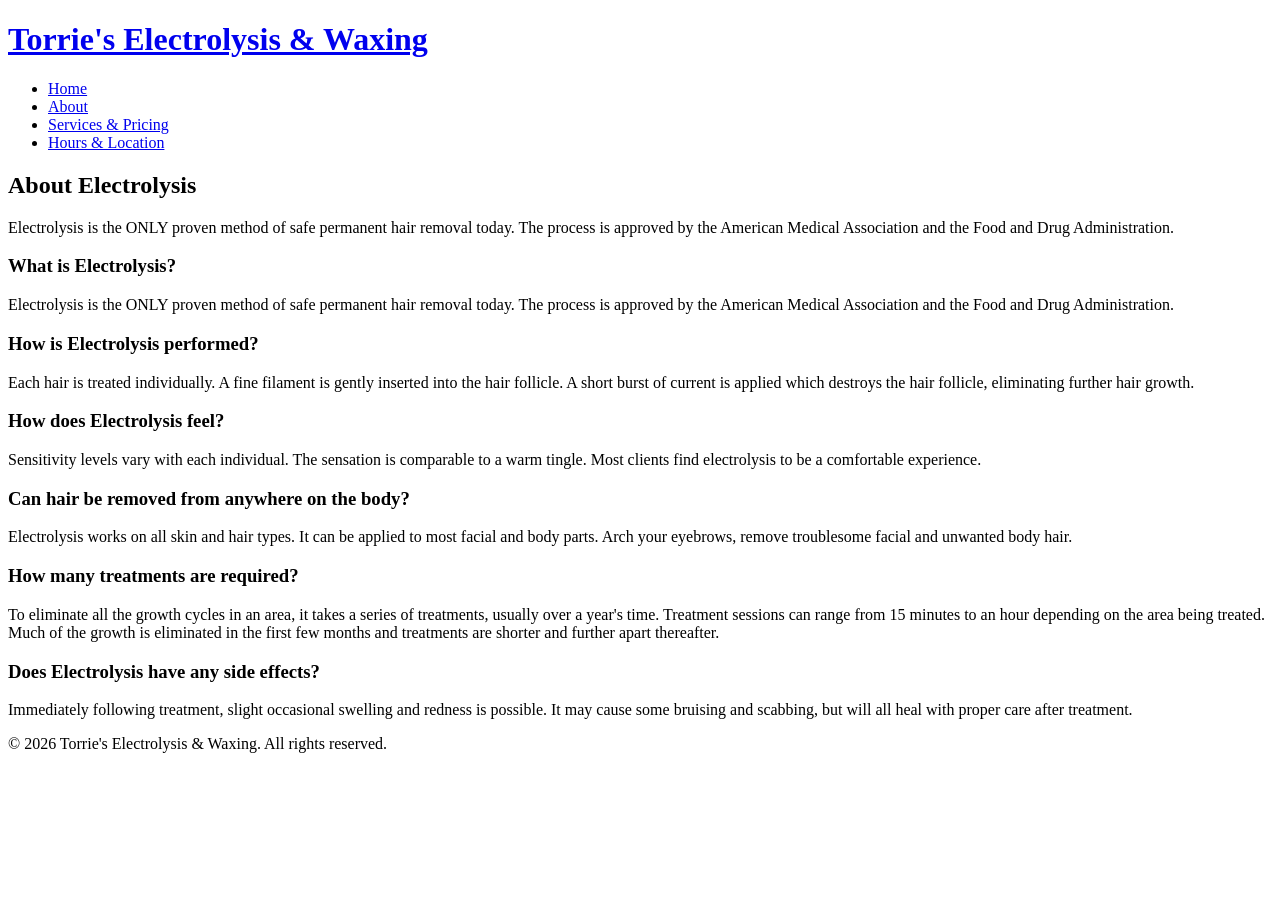
==== about/index.html @ 01ed82c7 "Updates to structure to prevent .html extension while hosting with pages" ====
<!DOCTYPE html>
<html lang="en">
<head>
    <meta charset="UTF-8">
    <meta name="viewport" content="width=device-width, initial-scale=1.0">
    <title>About - Torrie's Electrolysis & Waxing</title>
    <link rel="stylesheet" href="style.css">
</head>
<body>
    <header>
        <div class="container">
            <div class="brand">
                <a class="header-link" href="../"><h1>Torrie's Electrolysis & Waxing</h1></a>
            </div>
            <nav class="main-nav">
                <ul>
                    <li><a href="../">Home</a></li>
                    <li><a href="./">About</a></li>
                    <li><a href="../services/">Services & Pricing</a></li>
                    <li><a href="../contact/">Hours &amp; Location</a></li>
                </ul>
            </nav>
        </div>
    </header>

    <main>
        <section class="about-hero">
            <div class="hero-copy">
                <h2>About Electrolysis</h2>
                <p>Electrolysis is the ONLY proven method of safe permanent hair removal today. The process is approved by the American Medical Association and the Food and Drug Administration.</p>
            </div>
        </section>

        <div class="container">
            <section class="about-content">
                <article>
                    <h3>What is Electrolysis?</h3>
                    <p>Electrolysis is the ONLY proven method of safe permanent hair removal today. The process is approved by the American Medical Association and the Food and Drug Administration.</p>
                </article>
                <article>
                    <h3>How is Electrolysis performed?</h3>
                    <p>Each hair is treated individually. A fine filament is gently inserted into the hair follicle. A short burst of current is applied which destroys the hair follicle, eliminating further hair growth.</p>
                </article>
                <article>
                    <h3>How does Electrolysis feel?</h3>
                    <p>Sensitivity levels vary with each individual. The sensation is comparable to a warm tingle. Most clients find electrolysis to be a comfortable experience.</p>
                </article>
                <article>
                    <h3>Can hair be removed from anywhere on the body?</h3>
                    <p>Electrolysis works on all skin and hair types. It can be applied to most facial and body parts. Arch your eyebrows, remove troublesome facial and unwanted body hair.</p>
                </article>
                <article>
                    <h3>How many treatments are required?</h3>
                    <p>To eliminate all the growth cycles in an area, it takes a series of treatments, usually over a year's time. Treatment sessions can range from 15 minutes to an hour depending on the area being treated. Much of the growth is eliminated in the first few months and treatments are shorter and further apart thereafter.</p>
                </article>
                <article>
                    <h3>Does Electrolysis have any side effects?</h3>
                    <p>Immediately following treatment, slight occasional swelling and redness is possible. It may cause some bruising and scabbing, but will all heal with proper care after treatment.</p>
                </article>
            </section>
        </div>
    </main>

    <footer>
        <div class="container">
            <p>&copy; 2026 Torrie's Electrolysis & Waxing. All rights reserved.</p>
        </div>
    </footer>
</body>
</html>
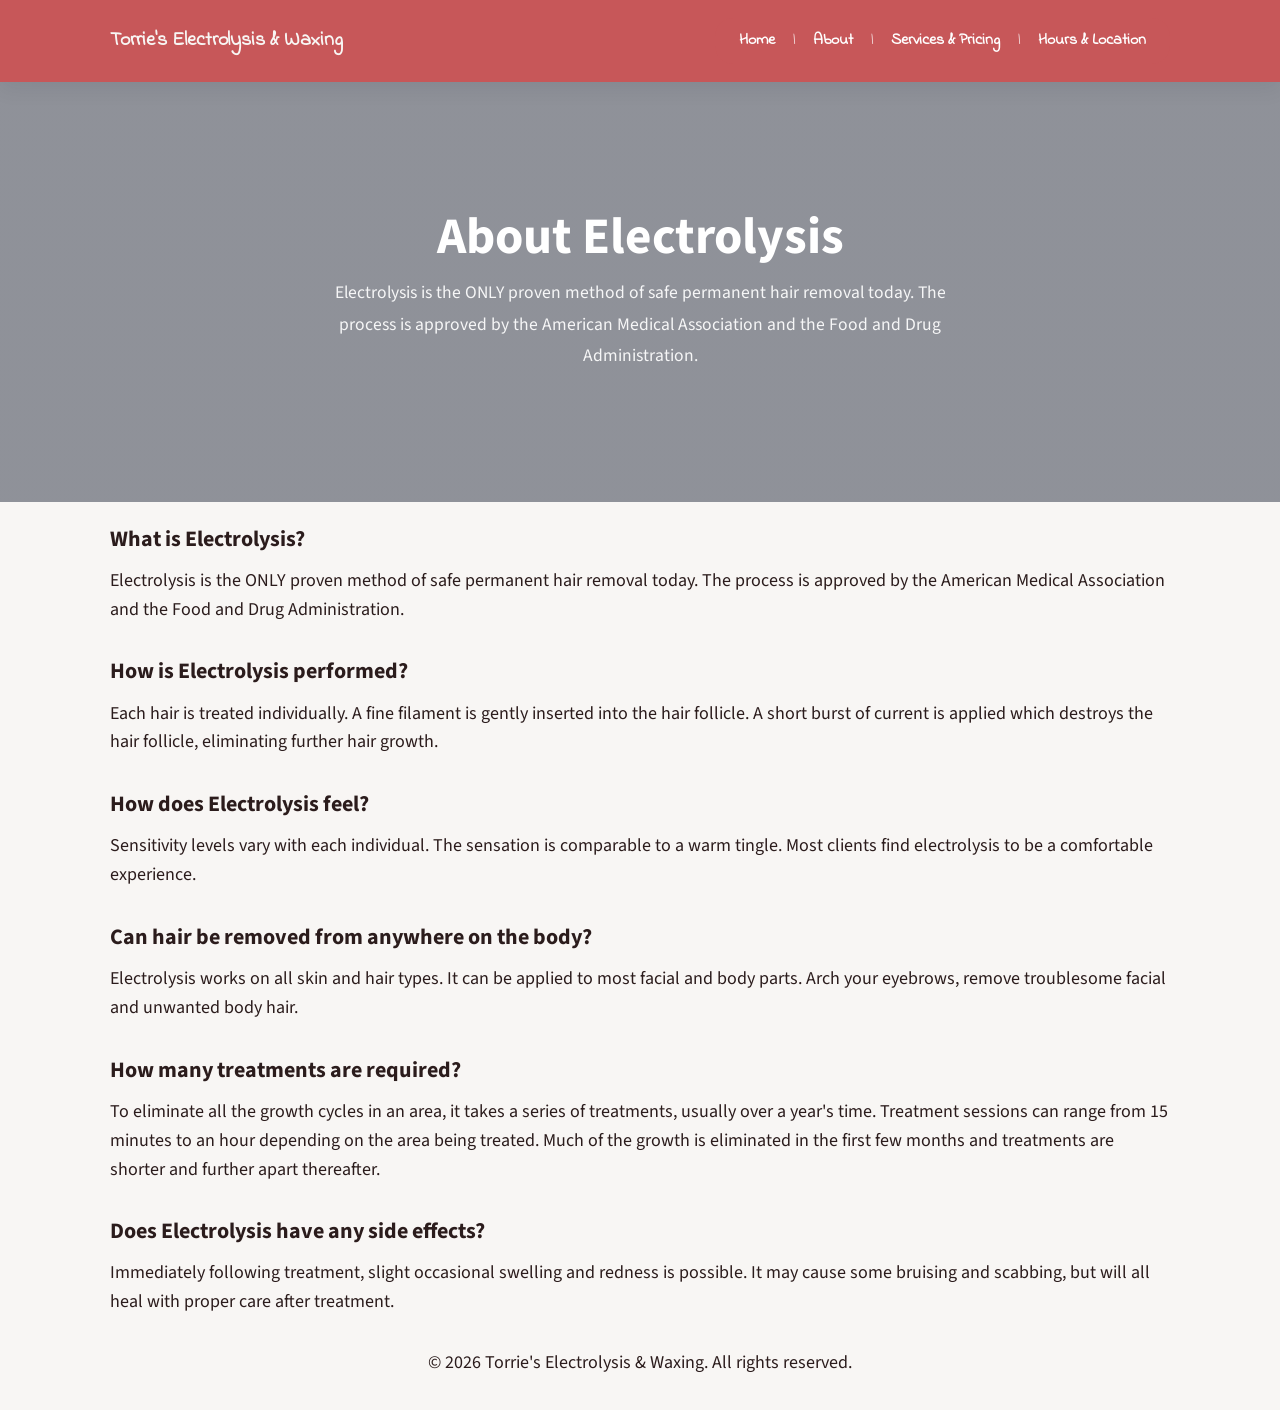
==== commit d5767916: "Updated CSS ref" ====
--- a/about/index.html
+++ b/about/index.html
@@ -4,7 +4,7 @@
     <meta charset="UTF-8">
     <meta name="viewport" content="width=device-width, initial-scale=1.0">
     <title>About - Torrie's Electrolysis & Waxing</title>
-    <link rel="stylesheet" href="style.css">
+    <link rel="stylesheet" href="../style.css">
 </head>
 <body>
     <header>
--- a/style.css
+++ b/style.css
@@ -0,0 +1,348 @@
+@import url('https://fonts.googleapis.com/css2?family=Indie+Flower&family=Source+Sans+Pro:wght@400;500;600;700&display=swap');
+
+* {
+    margin: 0;
+    padding: 0;
+    box-sizing: border-box;
+}
+
+:root{
+    --color-primary: #C75759;
+    --color-primary-dark: #9E3A3C;
+    --color-primary-tint: #F5E6E6;
+    --color-accent: #1C5C96;
+    --color-background: #F8F6F4;
+    --color-text: #2B1C1C;
+    --main: var(--color-text);
+    --bg: var(--color-background);
+}
+
+body {
+    font-family: 'Source Sans Pro', sans-serif;
+    line-height: 1.6;
+    color: var(--main);
+    background: var(--bg);
+}
+
+p{
+    font-size: 18px;
+}
+
+h3{
+    font-size: 22px;
+}
+
+.container {
+    max-width: 1100px;
+    margin: 0 auto;
+    padding: 0 20px;
+}
+
+/* Header */
+header {
+    font-family: 'Indie Flower', cursive;
+    background-color: var(--color-primary);
+    color: var(--color-background);
+    padding: 18px 0;
+    box-shadow: 0 6px 20px rgba(15, 23, 42, 0.08);
+    position: sticky;
+    top: 0;
+    z-index: 50;
+}
+
+header .container {
+    display: flex;
+    justify-content: space-between;
+    align-items: center;
+    gap: 20px;
+}
+
+.header-link {
+    text-decoration: none;
+}
+
+.brand h1 {
+    margin: 0;
+    font-size: 1.25rem;
+    color: var(--color-background);
+    text-decoration: none;
+}
+
+.main-nav {
+    background: var(--color-primary);
+    padding: 10px 16px;
+    border-radius: 18px;
+}
+
+.main-nav ul {
+    list-style: none;
+    display: flex;
+    gap: 10px;
+    align-items: center;
+}
+
+.main-nav li {
+    position: relative;
+}
+
+.main-nav li:not(:last-child):after {
+    content: "|";
+    color: rgba(255, 255, 255, 0.75);
+    margin-left: 10px;
+}
+
+.main-nav a {
+    color: white;
+    font-family: 'Indie Flower', cursive;
+    text-decoration: none;
+    font-weight: 600;
+    padding: 6px 8px;
+}
+
+.main-nav a:hover,
+.main-nav a:focus{
+    color: var(--color-background);
+    background: rgba(255, 255, 255, 0.15);
+    border-radius: 6px;
+}
+
+.header-actions{
+    display:flex;
+    gap:12px;
+    align-items:center;
+}
+
+
+/* Hero */
+.hero {
+    position: relative;
+    width: 100vw;
+    left: 50%;
+    right: 50%;
+    margin-left: -50vw;
+    margin-right: -50vw;
+    padding: 120px 20px;
+    min-height: 420px;
+    display: flex;
+    align-items: center;
+    justify-content: center;
+    background: linear-gradient(rgba(15, 23, 42, 0.45), rgba(15, 23, 42, 0.45)),
+        url('https://images.unsplash.com/photo-1524758631624-e2822e304c36?auto=format&fit=crop&w=1800&q=80') center/cover no-repeat;
+    color: white;
+}
+
+.hero-inner {
+    display: flex;
+    justify-content: center;
+}
+
+.hero-copy {
+    max-width: 760px;
+    text-align: center;
+}
+
+.hero-copy h2 {
+    font-size: clamp(2.5rem, 4vw, 4rem);
+    margin-bottom: 0.75rem;
+    line-height: 1.05;
+}
+
+.hero-copy p {
+    color: rgba(255, 255, 255, 0.92);
+    font-size: 1.1rem;
+    line-height: 1.8;
+    margin-bottom: 18px;
+}
+
+.about-hero {
+    width: 100vw;
+    position: relative;
+    left: 50%;
+    right: 50%;
+    margin-left: -50vw;
+    margin-right: -50vw;
+    padding: 120px 20px;
+    min-height: 420px;
+    display: flex;
+    align-items: center;
+    justify-content: center;
+    background: linear-gradient(rgba(15, 23, 42, 0.45), rgba(15, 23, 42, 0.45)),
+        url('https://images.unsplash.com/photo-1524758631624-e2822e304c36?auto=format&fit=crop&w=1800&q=80') center/cover no-repeat;
+    color: white;
+    margin-bottom: 20px;
+}
+
+.about-hero .hero-copy {
+    max-width: 760px;
+    text-align: center;
+}
+
+.about-hero h2 {
+    font-size: clamp(2.5rem, 4vw, 4rem);
+    margin-bottom: 0.75rem;
+    line-height: 1.05;
+}
+
+.about-hero p {
+    color: rgba(255, 255, 255, 0.92);
+    font-size: 1.1rem;
+    line-height: 1.8;
+    max-width: 670px;
+    margin: 0 auto;
+}
+
+.hero-image img{width:100%; max-width:520px; border-radius:10px; box-shadow:0 8px 30px rgba(15,23,42,0.08)}
+
+.btn-primary{background:var(--color-primary); color:white; padding:10px 16px; border-radius:8px; text-decoration:none; font-weight:700; display: inline-block;}
+.btn-outline{border:1px solid rgba(158,58,60,0.15); color:var(--main); padding:9px 14px; border-radius:8px; text-decoration:none}
+.btn-primary.small{padding:8px 12px; font-size:0.9rem}
+
+/* Features */
+.services-panel{max-width: 980px; margin:0 auto; padding:40px 0;}
+.services-table{width:100%; border-collapse:collapse; margin-top:24px;}
+.services-table th,
+.services-table td{padding:16px 18px; border:1px solid rgba(15,23,42,0.12);}
+.services-table th{background:var(--color-primary-tint); color:var(--main); text-align:left;}
+.services-table td{color:var(--muted);}
+.services-table tr:nth-child(even){background:rgba(15,23,42,0.03);}
+
+.intro{margin-top:40px;}
+
+/* Footer */
+footer{
+    padding: 32px 20px;
+    text-align: center;
+}
+
+.footer{
+    max-width: 1100px;
+    margin: 0 auto;
+    display: flex;
+    justify-content: center;
+    align-items: center;
+}
+
+.about-content{
+    display: flex;
+    flex-direction: column;
+    gap: 30px;
+}
+
+.about-content h3{
+    margin-bottom: 10px;
+}
+
+.contact-section{
+    padding: 40px 0 60px;
+}
+
+.contact-section h2{
+    margin-bottom: 12px;
+    margin: 0 auto;
+}
+
+.contact-header{
+    width: 50%;
+    margin: 10px auto;
+    text-align: center;
+}
+
+.contact-section p{
+    color: var(--muted);
+    max-width: 760px;
+    margin-top: 0;
+}
+
+.contact-grid{
+    padding: 40px 0 60px;
+}
+
+.contact-grid{
+    display: grid;
+    grid-template-columns: 1fr 1fr;
+    gap: 32px;
+    align-items: start;
+    margin-top: 24px;
+}
+
+.contact-details{
+    background: var(--card);
+    padding: 28px 26px;
+    border-radius: 18px;
+    box-shadow: 0 18px 40px rgba(15, 23, 42, 0.08);
+    margin-left: 10px;
+    margin-right: 10px;
+}
+
+.contact-list{
+    list-style: none;
+    margin: 0;
+    padding: 0;
+    display: grid;
+    gap: 18px;
+    color: var(--muted);
+}
+
+.contact-list li strong{
+    display: block;
+    margin-bottom: 0.6rem;
+    color: var(--main);
+}
+
+.contact-list li ul{
+    list-style: disc inside;
+    margin-top: 10px;
+}
+
+.contact-list li ul li{
+    color: var(--muted);
+    margin-bottom: 8px;
+}
+
+.contact-details a{
+    color: var(--color-primary);
+    text-decoration: none;
+}
+
+.contact-details a:hover,
+.contact-details a:focus{
+    text-decoration: underline;
+}
+
+.map-frame{
+    overflow: hidden;
+    border-radius: 18px;
+    box-shadow: 0 18px 40px rgba(15, 23, 42, 0.12);
+    min-height: 420px;
+    margin: 0 10px;
+}
+
+.map-frame iframe{
+    width: 100%;
+    height: 100%;
+    min-height: 420px;
+    border: 0;
+    display: block;
+}
+
+/* Responsive */
+@media (max-width: 900px){
+    .hero-inner{flex-direction:column-reverse}
+    .feature-grid, .product-grid{grid-template-columns:repeat(2,1fr)}
+    .pricing-grid{grid-template-columns:repeat(1,1fr)}
+    .footer-grid{grid-template-columns:1fr}
+    .contact-grid{grid-template-columns:1fr;}
+    .map-frame{min-height:320px;}
+    .contact-section{padding:32px 0 50px;}
+}
+
+@media (max-width: 600px){
+    header .container{flex-direction:column; align-items:stretch}
+    .main-nav ul{flex-wrap:wrap; justify-content:center}
+    .feature-grid, .product-grid{grid-template-columns:1fr}
+    .container{padding-left:24px; padding-right:24px;}
+    .contact-section{padding:24px 0 40px;}
+    .contact-details{padding:22px 18px;}
+    .contact-list{gap:14px;}
+    .map-frame{min-height:260px;}
+}
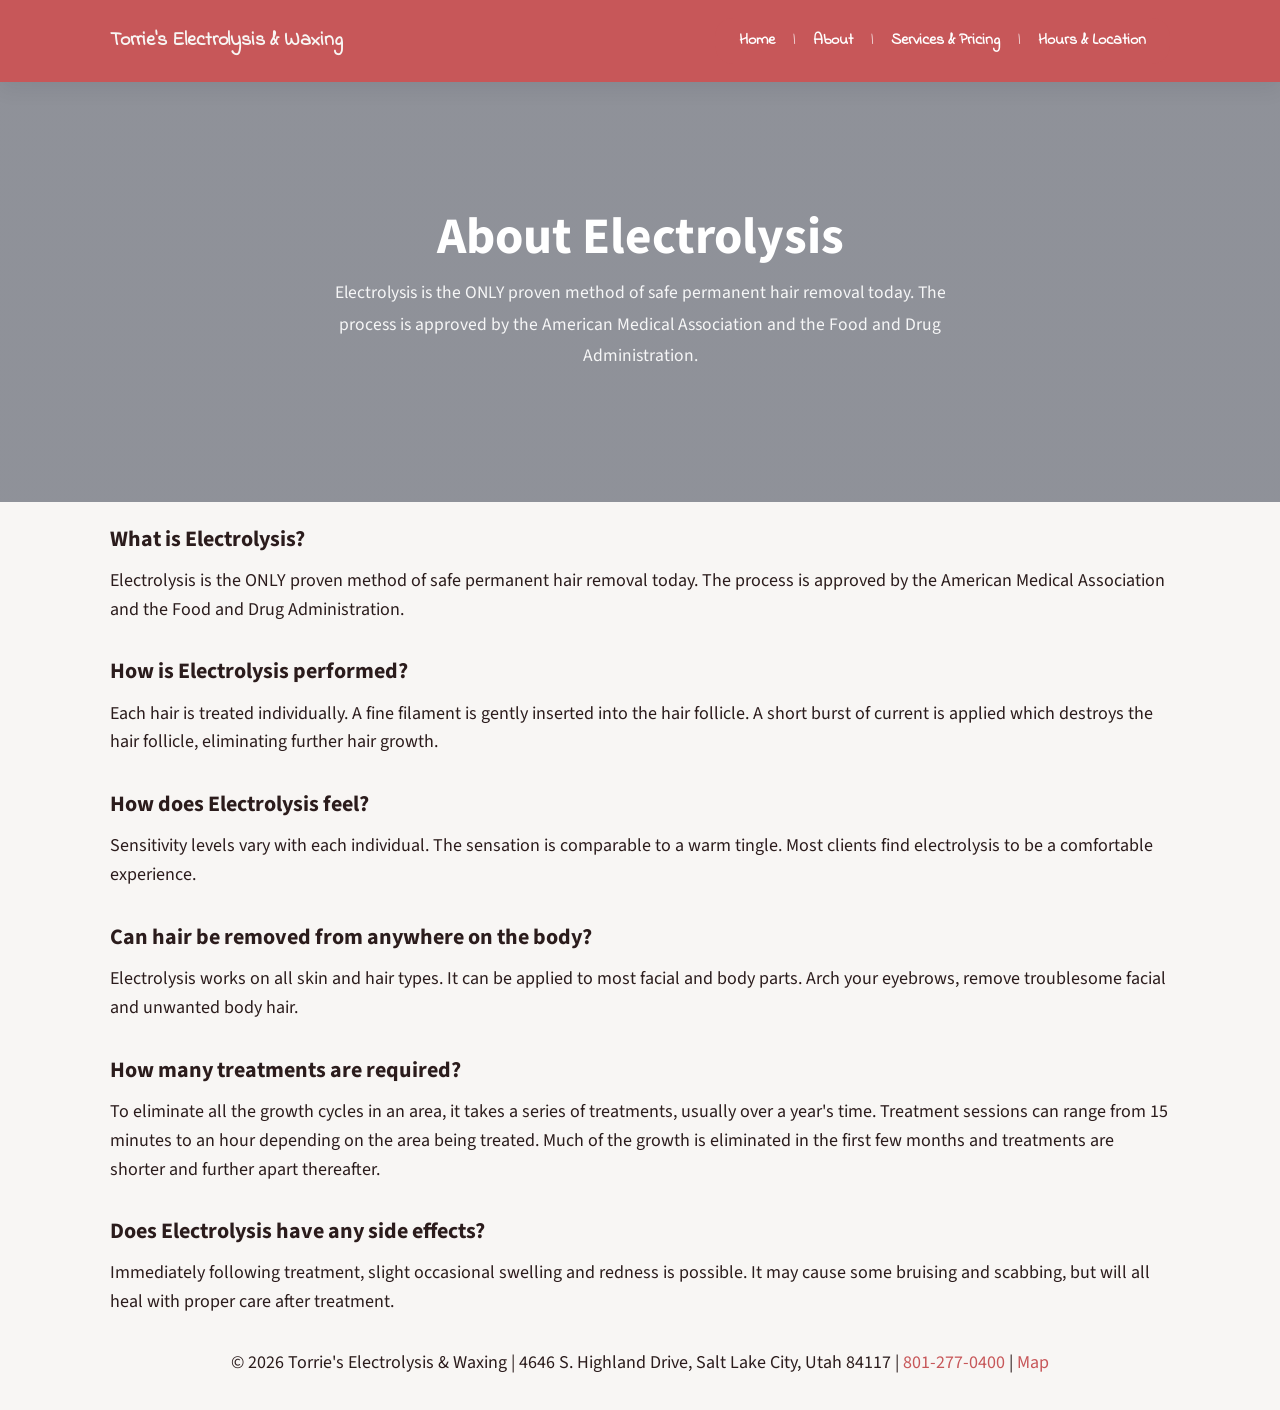
==== commit afab9fd8: "Updates to footer" ====
--- a/about/index.html
+++ b/about/index.html
@@ -63,7 +63,7 @@
 
     <footer>
         <div class="container">
-            <p>&copy; 2026 Torrie's Electrolysis & Waxing. All rights reserved.</p>
+            <p>© 2026 Torrie's Electrolysis & Waxing | 4646 S. Highland Drive, Salt Lake City, Utah 84117 | <a href="tel:8012770400">801-277-0400</a> | <a href="https://www.google.com/maps?q=4646+S.+Highland+Drive,+Salt+Lake+City,+Utah+84117" target="_blank" rel="noopener">Map</a></p>
         </div>
     </footer>
 </body>
--- a/style.css
+++ b/style.css
@@ -22,6 +22,16 @@
     line-height: 1.6;
     color: var(--main);
     background: var(--bg);
+}
+
+a {
+    color: var(--color-primary);
+    text-decoration: none;
+}
+
+a:hover,
+a:focus {
+    color: var(--color-primary-dark);
 }
 
 p{
